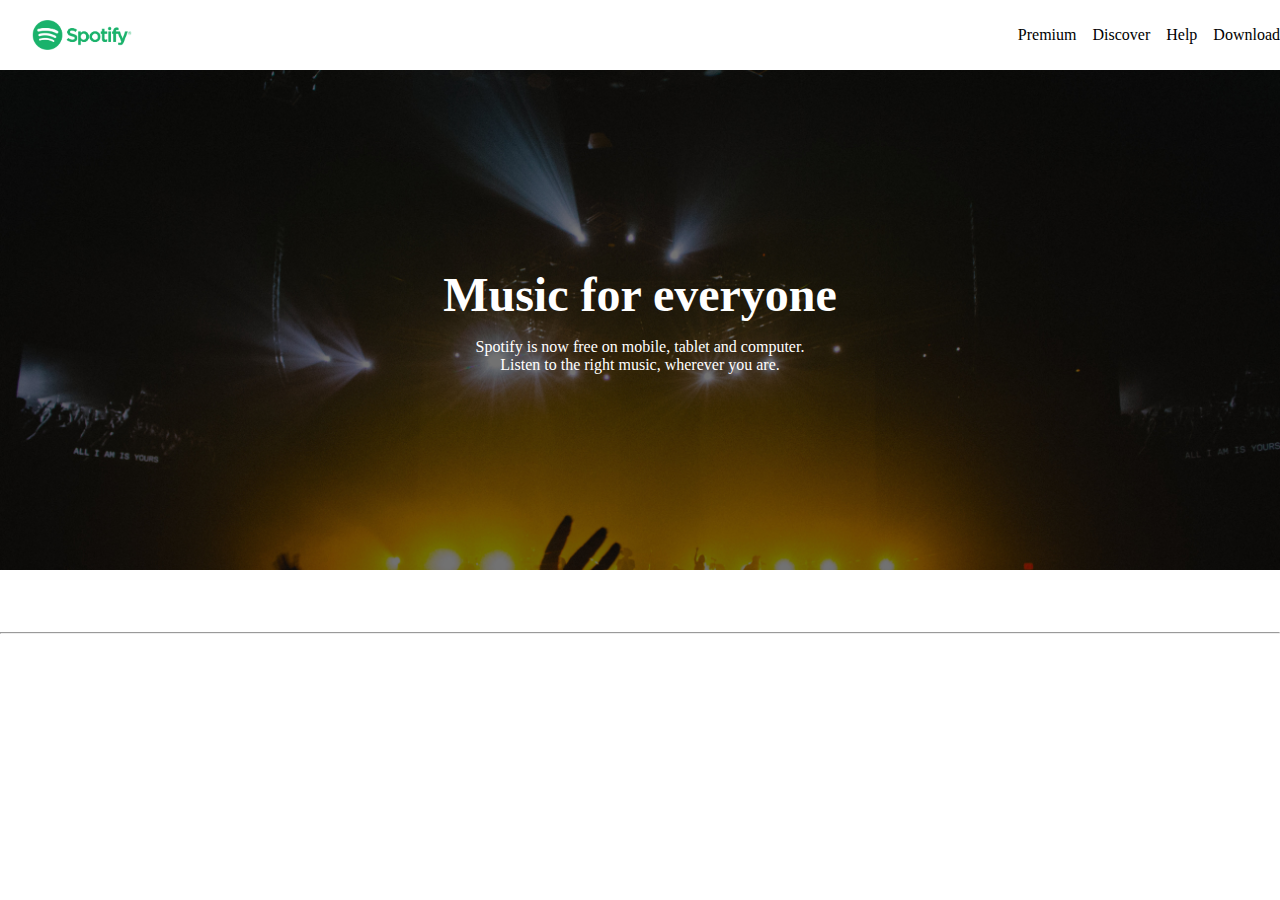
==== Lab-4/index.html @ 26dcd877 "💄 update navbar and hero" ====
<!DOCTYPE html>
<html lang="en">
  <head>
    <meta charset="UTF-8" />
    <meta name="viewport" content="width=device-width, initial-scale=1.0" />
    <meta http-equiv="X-UA-Compatible" content="ie=edge" />
    <title>Spotify Clone</title>
    <link rel="stylesheet" href="./styles/style.css" />
  </head>
  <body>
    <header>
      <img src="./images/spotify-logo.png" alt="Spotify logo" width="100"
      height=30">
      <nav>
        <ul>
          <li>Premium</li>
          <li>Discover</li>
          <li>Help</li>
          <li>Download</li>
        </ul>
      </nav>
    </header>

    <section class="hero">
      <h1>Music for everyone</h1>
      <p>
        Spotify is now free on mobile, tablet and computer.  
      </p>
      <p>
        Listen to the right music, wherever you are.
      </p>
     
    </section>

    <section>
      <h2></h2>
      <article>
        <img src="" alt="" />
        <h3></h3>
        <p></p>
      </article>
      <article>
        <img src="" alt="" />
        <h3></h3>
        <p></p>
      </article>
      <article>
        <img src="" alt="" />
        <h3></h3>
        <p></p>
      </article>
    </section>

    <section>
      <h3></h3>
      <hr />
      <h2></h2>
      <p></p>
      <h2></h2>
      <p></p>
      <h2></h2>
      <p></p>
      <img src="" alt="" />
      <img src="" alt="" />
    </section>
  </body>
</html>

<!-- Premium Discover Help Download Music for everyone. Spotify is now free on mobile, tablet and computer. Listen to the
    right music, wherever you are. What’s on Spotify? Millions of Songs There are millions of songs on Spotify HD Music
    Listen to music as if you were listening live Stream Everywhere Stream music on your smartphone, tablet or computer
    It’s as yeezy as Kanye West. Search Know what you want to listen to? Just search and hit play. Browse Check out the
    latest charts, brand new releases and great playlists for right now. Discover Enjoy new music every Monday with your
    own personal playlist. Or sit back and enjoy Radio. -->
---- Lab-4/styles/style.css ----
/*
Colors:

Text: 1A1A1A
Green: #00B172
White: #FFF

*/

html, body, h1, h2, h3, p {
    padding: 0;
    margin: 0;
}

header {
    display: flex;
    align-items: center; 
    position: fixed;
    width: 100%; 
    height: 70px;
    z-index: 1000; 
    background-color: white;
    padding: 0 2rem;
}

nav {
    display: flex;
    flex-direction: row;
    justify-content: flex-end;
    align-items: center;
    width: 100%; 
    height: 70px;
   
}

nav ul {
    display: flex;
    list-style: none;
    gap: 1rem;
     padding: 0 2rem;
}

.hero {
    display: flex;
    flex-direction: column;
    color: white;
    background-image: url(../images/landing.jpg);
    background-size: cover; 
    height: 500px;
    padding-top: 70px;
    justify-content: center;
    align-items: center;
}

.hero h1 {
    font-size: 3rem;
    padding-bottom: 1rem;
}
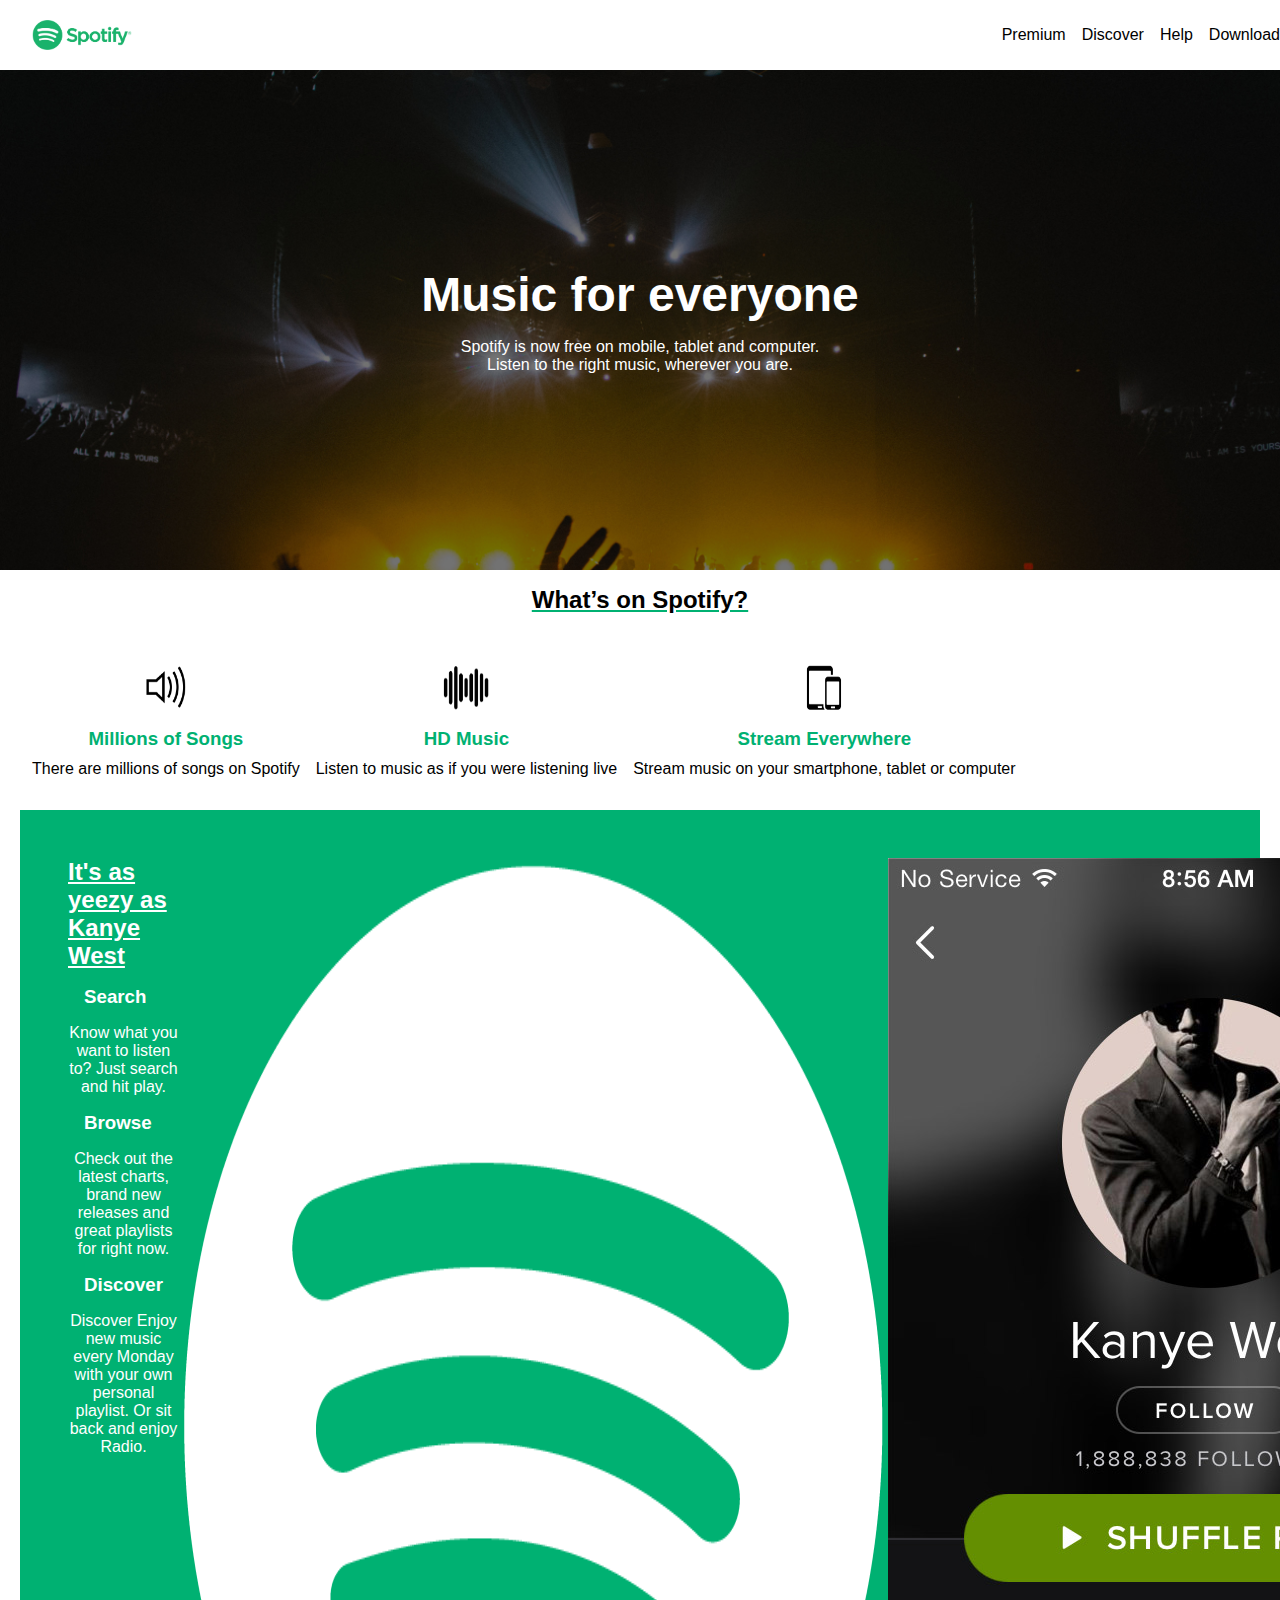
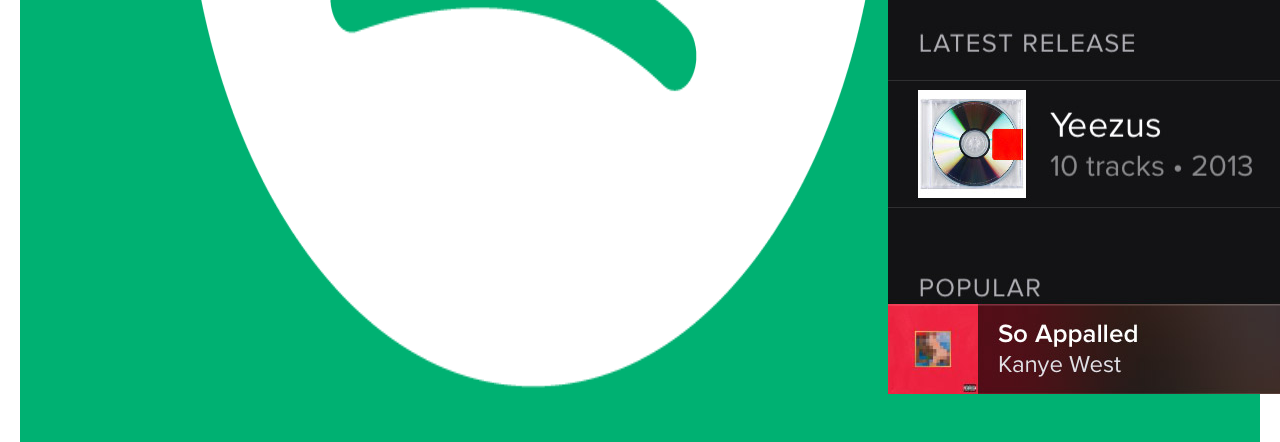
==== commit a5dc14d2: "💄 update" ====
--- a/Lab-4/index.html
+++ b/Lab-4/index.html
@@ -32,36 +32,43 @@
      
     </section>
 
-    <section>
-      <h2></h2>
+    <section class="info-spotify">
+      <h2>What’s on Spotify?</h2>
+      <div>
       <article>
-        <img src="" alt="" />
-        <h3></h3>
-        <p></p>
+        <img src="./images/music-icon.png" alt="" />
+        <h3>Millions of Songs</h3>
+        <p>There are millions of songs on Spotify</p>
       </article>
       <article>
-        <img src="" alt="" />
-        <h3></h3>
-        <p></p>
+        <img src="./images/high-quality-icon.png" alt="" />
+        <h3>HD Music</h3>
+        <p>Listen to music as if you were listening live</p>
       </article>
       <article>
-        <img src="" alt="" />
-        <h3></h3>
-        <p></p>
+        <img src="./images/devices-icon.png" alt="" />
+        <h3>Stream Everywhere</h3>
+        <p>Stream music on your smartphone, tablet or computer</p>
       </article>
+      </div>
     </section>
 
-    <section>
-      <h3></h3>
-      <hr />
-      <h2></h2>
-      <p></p>
-      <h2></h2>
-      <p></p>
-      <h2></h2>
-      <p></p>
-      <img src="" alt="" />
-      <img src="" alt="" />
+    <section class="green">
+        <div>
+      <h2>It's as yeezy as Kanye West</h3>
+      <h3>Search</h3>
+      <p>Know what you want to listen to? Just search and hit play.</p>
+      <h3>Browse</h3>
+      <p>Check out the
+    latest charts, brand new releases and great playlists for right now.</p>
+      <h3>Discover</h3>
+      <p>Discover Enjoy new music every Monday with your
+    own personal playlist. Or sit back and enjoy Radio.</p>
+      </div>
+     
+    <img src="./images/spotify-icon-white.png" alt="" />
+      
+    <img src="./images/spotify-app.jpg" alt="" />
     </section>
   </body>
 </html>
--- a/Lab-4/styles/style.css
+++ b/Lab-4/styles/style.css
@@ -10,6 +10,7 @@
 html, body, h1, h2, h3, p {
     padding: 0;
     margin: 0;
+    font-family: Arial, Helvetica, sans-serif;
 }
 
 header {
@@ -56,3 +57,58 @@
     font-size: 3rem;
     padding-bottom: 1rem;
 }
+
+.info-spotify div {
+    display: flex;
+    padding: 2rem;
+    gap: 1rem;
+}
+
+.info-spotify article {
+    display: flex;
+    flex-direction: column;
+    justify-content: center;
+    align-items: center;
+}
+
+.info-spotify h2 {
+    text-align: center;
+    padding: 1rem;
+    text-decoration:underline #00B172;
+}
+
+.info-spotify img {
+    width: 50px;
+    height: 50px;
+    padding-bottom: 1rem;
+}
+
+.info-spotify h3 {
+    color:#00B172;
+    font-weight:bolder;
+}
+
+.info-spotify p {
+    text-align: center;
+    margin-top: 10px;
+}
+
+.green {
+    display: flex;
+    background-color: #00B172;
+    margin: 0 20px;
+    color: white;
+    padding: 3rem;
+    
+}
+
+.green h2 {
+   text-decoration: underline;
+}
+
+.green h3 {
+    padding: 1rem;
+}
+.green p {
+    text-align: center;
+}
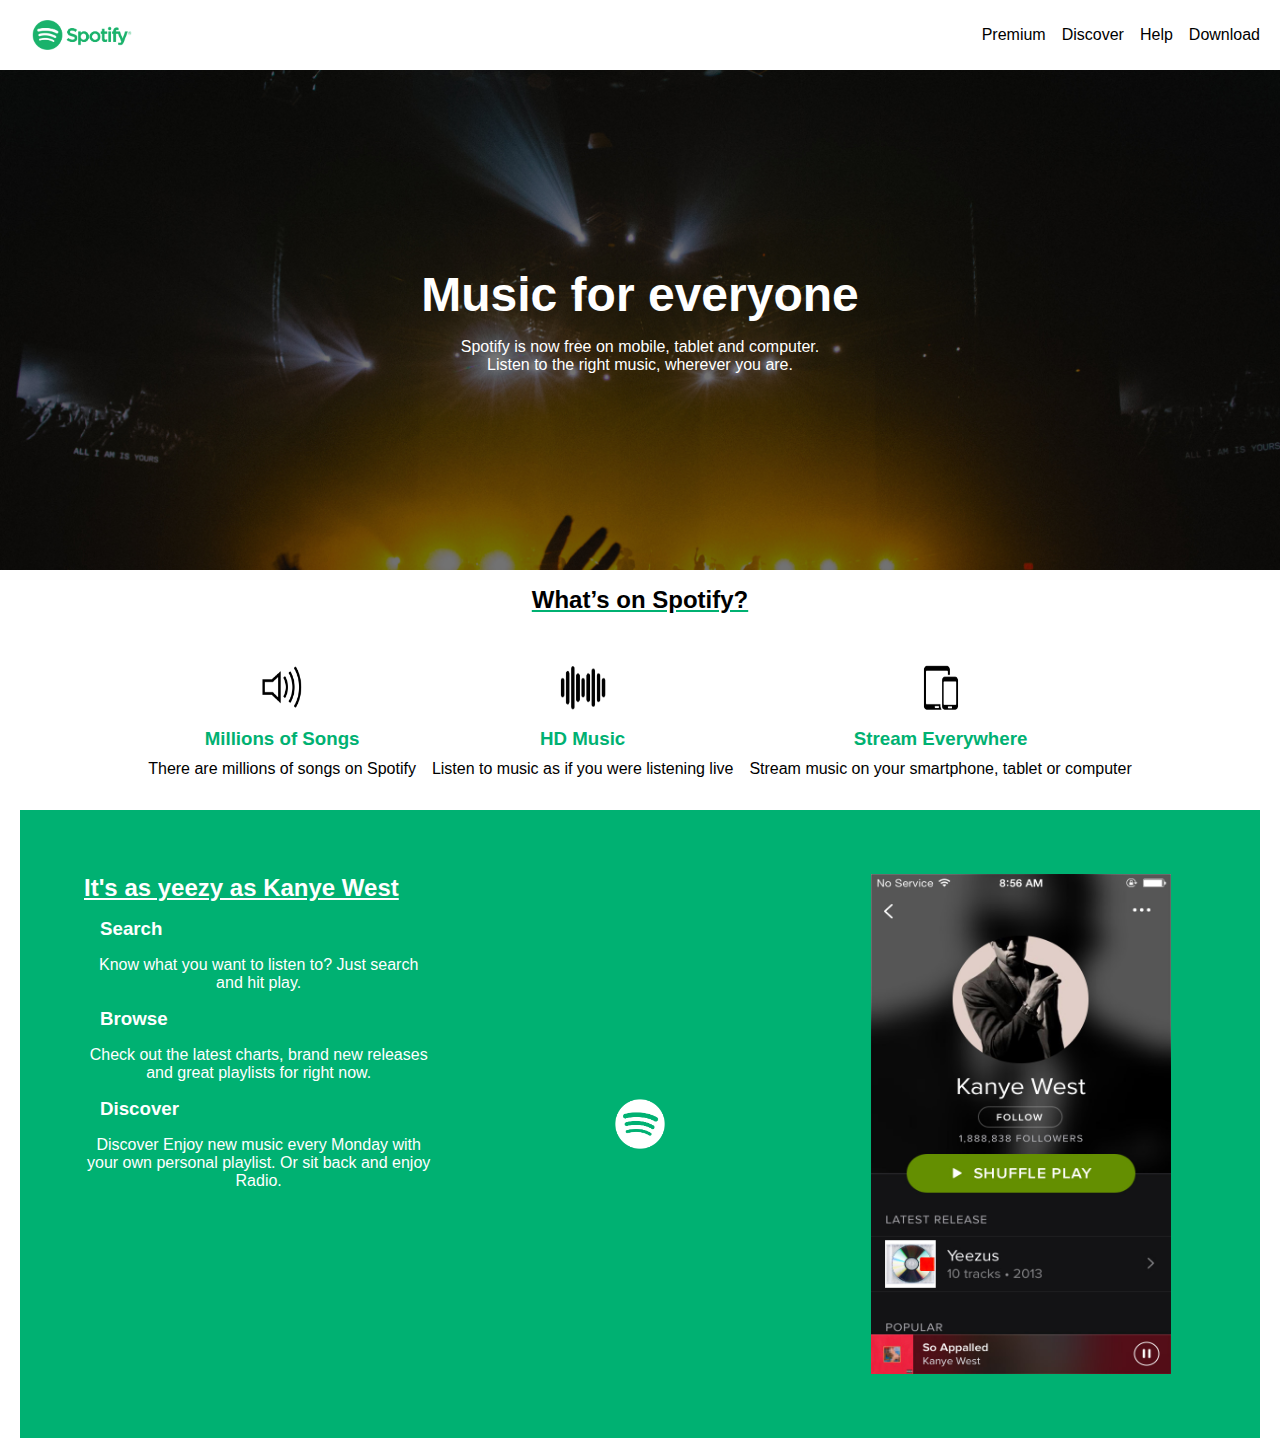
==== commit 621eeb4d: "✅ done" ====
--- a/Lab-4/index.html
+++ b/Lab-4/index.html
@@ -53,23 +53,23 @@
       </div>
     </section>
 
-    <section class="green">
-        <div>
-      <h2>It's as yeezy as Kanye West</h3>
-      <h3>Search</h3>
-      <p>Know what you want to listen to? Just search and hit play.</p>
-      <h3>Browse</h3>
-      <p>Check out the
-    latest charts, brand new releases and great playlists for right now.</p>
-      <h3>Discover</h3>
-      <p>Discover Enjoy new music every Monday with your
-    own personal playlist. Or sit back and enjoy Radio.</p>
-      </div>
-     
+  <section class="green">
+    <div class="column">
+        <h2>It's as yeezy as Kanye West</h2>
+        <h3>Search</h3>
+        <p>Know what you want to listen to? Just search and hit play.</p>
+        <h3>Browse</h3>
+        <p>Check out the latest charts, brand new releases and great playlists for right now.</p>
+        <h3>Discover</h3>
+        <p>Discover Enjoy new music every Monday with your own personal playlist. Or sit back and enjoy Radio.</p>
+    </div>
+<div class="column image-container1">
     <img src="./images/spotify-icon-white.png" alt="" />
-      
-    <img src="./images/spotify-app.jpg" alt="" />
-    </section>
+</div>
+    <div class="column image-container2">
+        <img src="./images/spotify-app.jpg" alt="" />
+    </div>
+</section>
   </body>
 </html>
 
--- a/Lab-4/styles/style.css
+++ b/Lab-4/styles/style.css
@@ -31,7 +31,7 @@
     align-items: center;
     width: 100%; 
     height: 70px;
-   
+    margin-right: 20px;
 }
 
 nav ul {
@@ -62,6 +62,7 @@
     display: flex;
     padding: 2rem;
     gap: 1rem;
+    justify-content: center;
 }
 
 .info-spotify article {
@@ -99,16 +100,37 @@
     margin: 0 20px;
     color: white;
     padding: 3rem;
-    
+}
+
+.green .column {
+    flex: 1; 
+    padding: 1rem; 
 }
 
 .green h2 {
-   text-decoration: underline;
+    text-decoration: underline;
 }
 
 .green h3 {
     padding: 1rem;
 }
+
 .green p {
     text-align: center;
 }
+
+.image-container1, .image-container2 {
+    display: flex;
+    align-items: center; 
+    justify-content: center;    
+}
+
+.image-container1 img {
+    width: 50px; 
+    height: 50px; 
+}
+
+.image-container2 img {
+    width: 300px;
+    height: 500px;
+}
